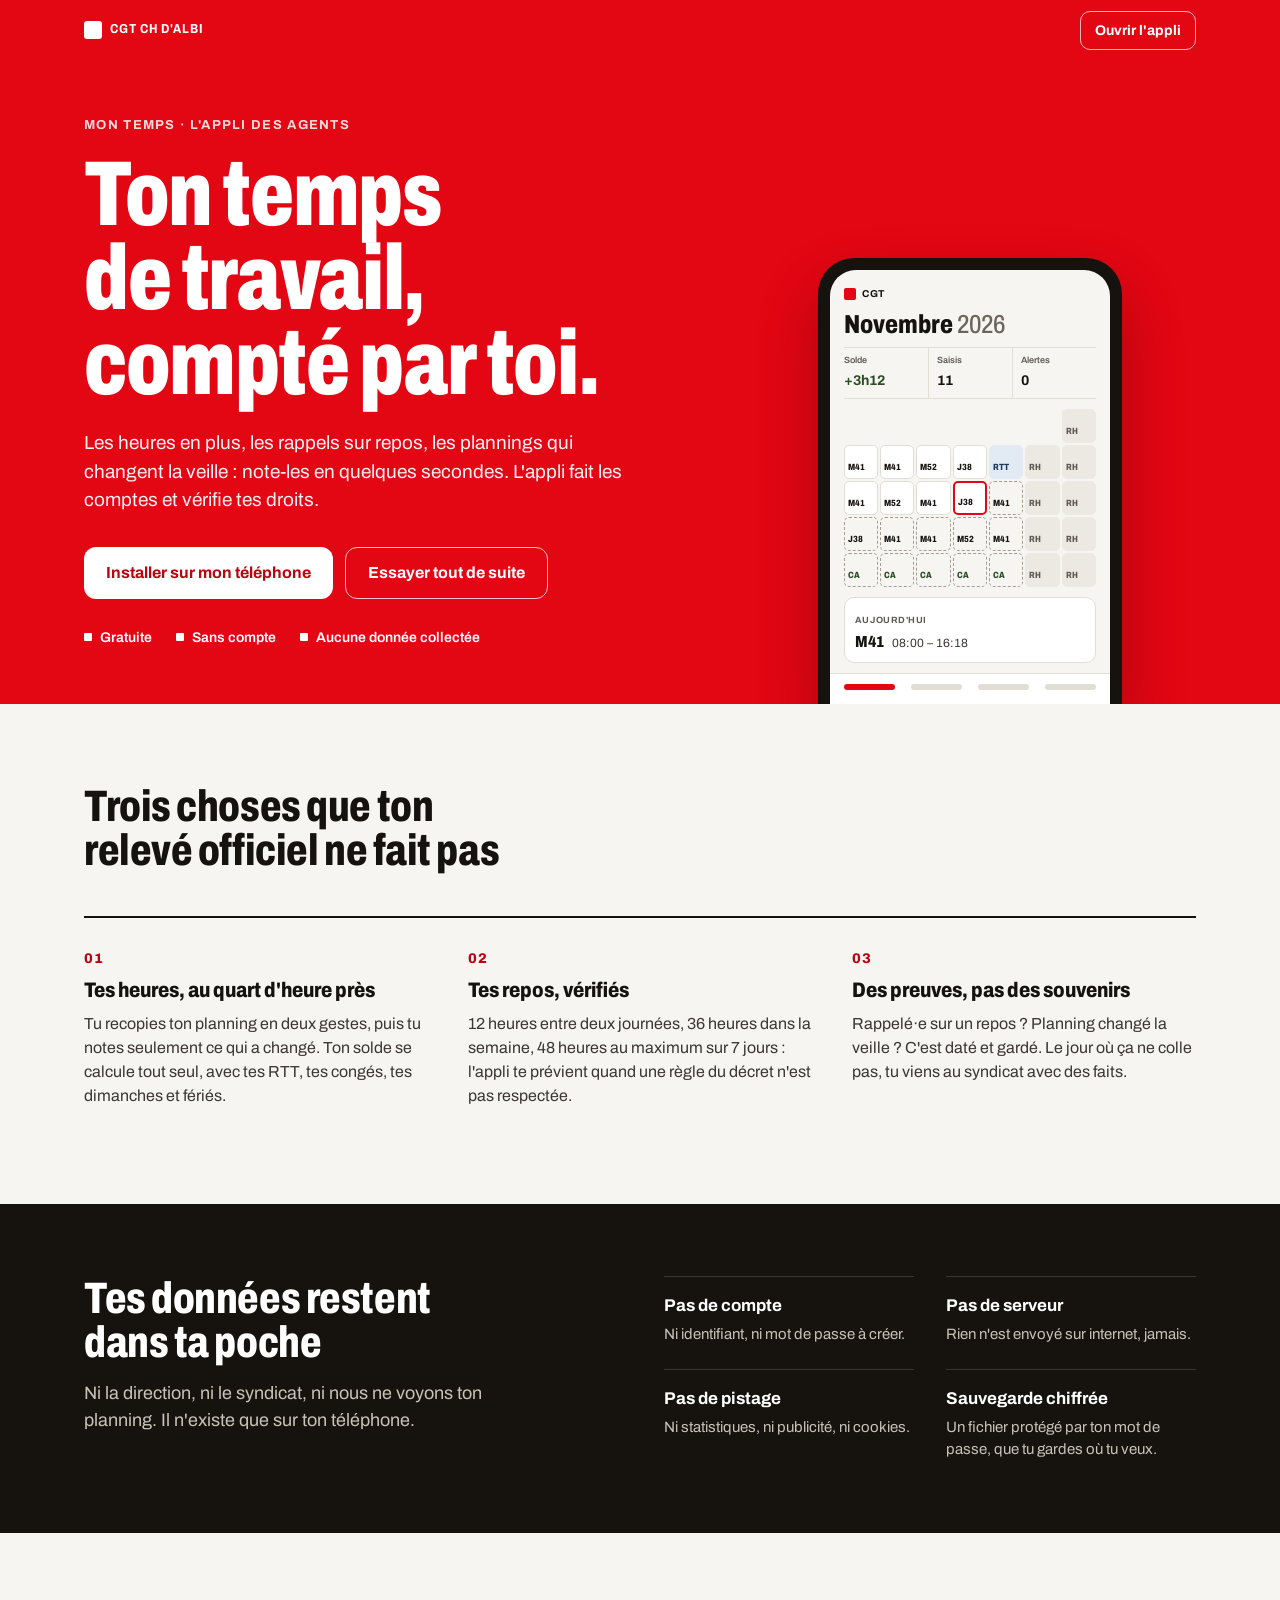
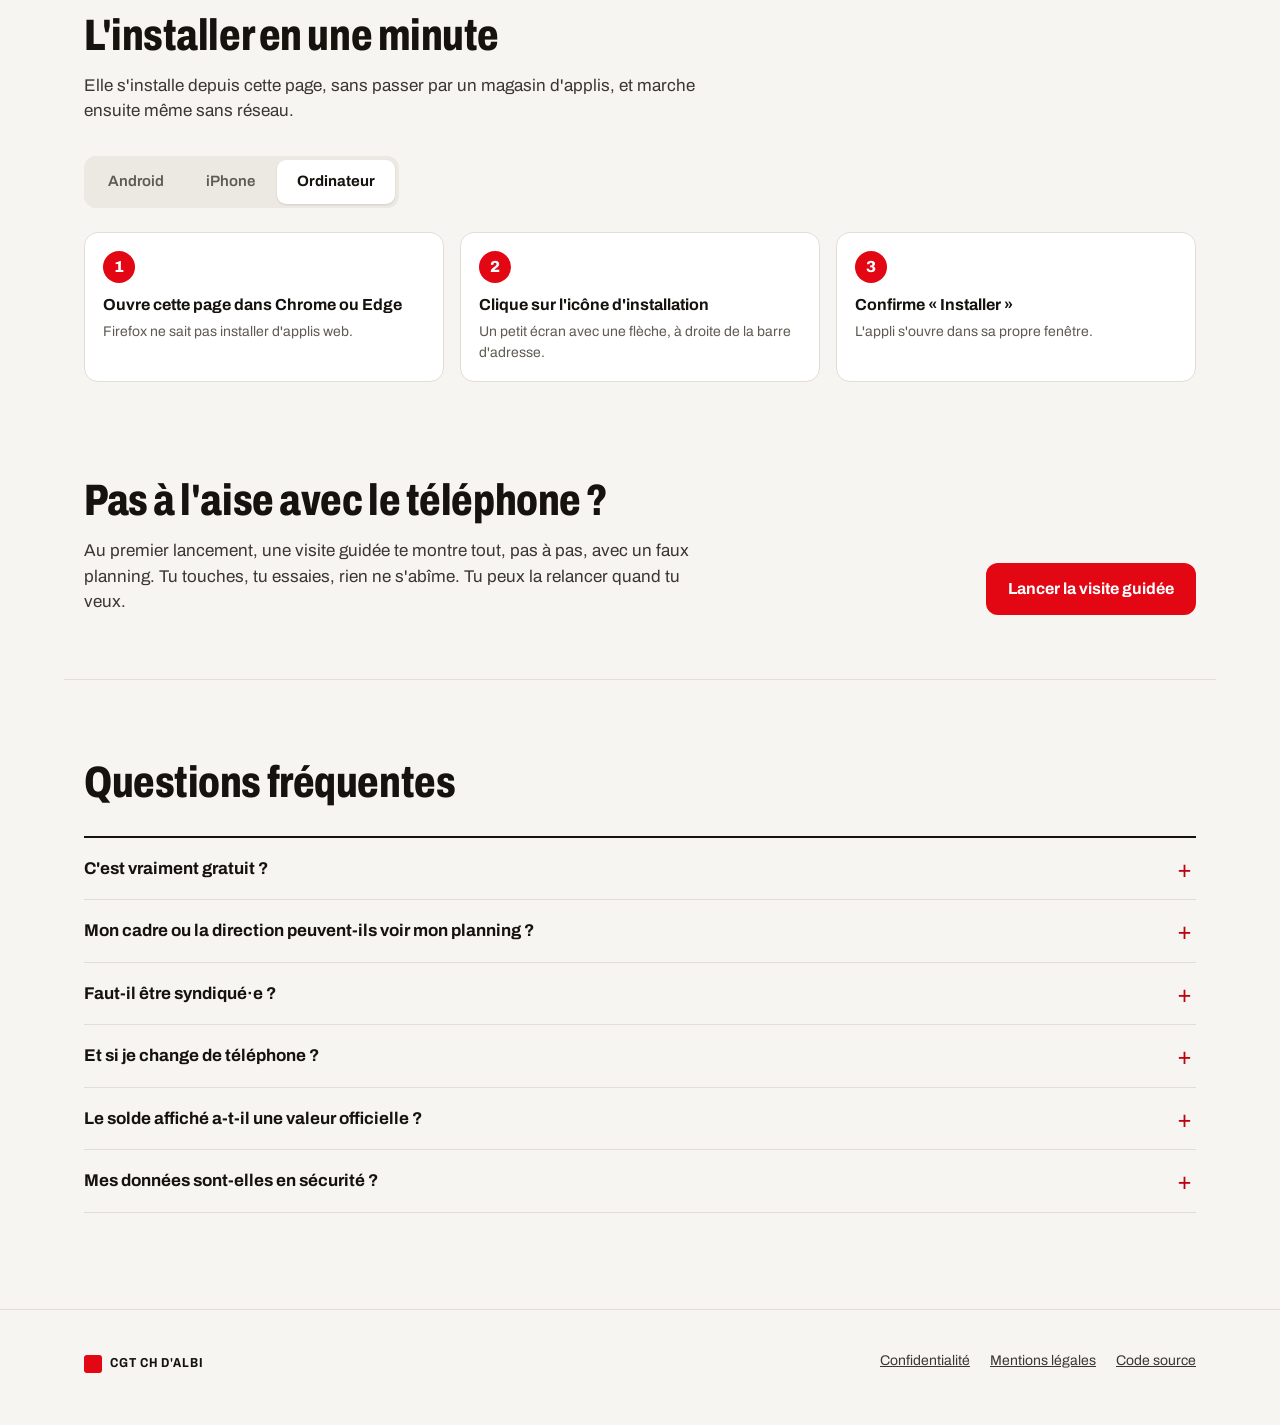
==== index.html @ 379b79ec "Première version de Mon Temps Co-Authored-By: Claude Opus 5.5 <noreply@anthropic.com> Claude-Session" ====
<!doctype html>
<html lang="fr">
<head>
<meta charset="utf-8">
<meta name="viewport" content="width=device-width, initial-scale=1, viewport-fit=cover">
<title>Mon Temps — ton temps de travail, compté par toi</title>
<meta name="description" content="L'appli gratuite de la CGT pour suivre ton temps de travail à l'hôpital : planning, heures en plus, repos, preuves. Sans compte, sans collecte.">
<meta name="theme-color" content="#E30613">
<meta name="referrer" content="no-referrer">
<meta http-equiv="Content-Security-Policy" content="default-src 'self'; script-src 'self'; style-src 'self' 'unsafe-inline'; img-src 'self' data:; font-src 'self'; connect-src 'self'; manifest-src 'self'; worker-src 'self'; base-uri 'self'; form-action 'none'; object-src 'none'">
<link rel="manifest" href="manifest.webmanifest">
<link rel="icon" href="icons/favicon-64.png" type="image/png">
<link rel="apple-touch-icon" href="icons/apple-touch-icon.png">
<link rel="preload" href="fonts/archivo.woff2" as="font" type="font/woff2" crossorigin>
<link rel="stylesheet" href="accueil.css">
</head>
<body>
<header class="barre">
  <div class="enveloppe barre-in">
    <a class="marque" href="./"><i aria-hidden="true"></i><span data-syndicat>CGT CH d'Albi</span></a>
    <a class="btn-clair" href="app/">Ouvrir l'appli</a>
  </div>
</header>

<main>
  <section class="hero">
    <div class="enveloppe hero-in">
      <div class="hero-texte">
        <p class="sur-titre"><span data-nom>Mon Temps</span> · l'appli des agents</p>
        <h1>Ton temps de travail, compté par&nbsp;toi.</h1>
        <p class="chapo">Les heures en plus, les rappels sur repos, les plannings qui changent la veille : note-les en quelques secondes. L'appli fait les comptes et vérifie tes droits.</p>
        <div class="actions">
          <a class="btn-blanc" href="#installer">Installer sur mon téléphone</a>
          <a class="btn-ligne" href="app/">Essayer tout de suite</a>
        </div>
        <ul class="garanties" aria-label="Garanties">
          <li>Gratuite</li><li>Sans compte</li><li>Aucune donnée collectée</li>
        </ul>
      </div>
      <div class="telephone" aria-hidden="true">
        <div class="ecran">
          <div class="t-haut"><span class="t-marque"><i></i>CGT</span></div>
          <div class="t-titre">Novembre <span>2026</span></div>
          <div class="t-stats"><div><small>Solde</small><b class="vert">+3h12</b></div><div><small>Saisis</small><b>11</b></div><div><small>Alertes</small><b>0</b></div></div>
          <div class="t-grille" id="mini-grille"></div>
          <div class="t-carte"><small>Aujourd'hui</small><div><b>M41</b><span>08:00 – 16:18</span></div></div>
          <div class="t-nav"><span class="actif"></span><span></span><span></span><span></span></div>
        </div>
      </div>
    </div>
  </section>

  <section class="bloc enveloppe" aria-labelledby="t-quoi">
    <h2 id="t-quoi" class="titre-section">Trois choses que ton relevé officiel ne fait pas</h2>
    <div class="trois">
      <article>
        <span class="num">01</span>
        <h3>Tes heures, au quart d'heure près</h3>
        <p>Tu recopies ton planning en deux gestes, puis tu notes seulement ce qui a changé. Ton solde se calcule tout seul, avec tes RTT, tes congés, tes dimanches et fériés.</p>
      </article>
      <article>
        <span class="num">02</span>
        <h3>Tes repos, vérifiés</h3>
        <p>12 heures entre deux journées, 36 heures dans la semaine, 48 heures au maximum sur 7 jours : l'appli te prévient quand une règle du décret n'est pas respectée.</p>
      </article>
      <article>
        <span class="num">03</span>
        <h3>Des preuves, pas des souvenirs</h3>
        <p>Rappelé·e sur un repos ? Planning changé la veille ? C'est daté et gardé. Le jour où ça ne colle pas, tu viens au syndicat avec des faits.</p>
      </article>
    </div>
  </section>

  <section class="sombre" aria-labelledby="t-donnees">
    <div class="enveloppe deux">
      <div>
        <h2 id="t-donnees" class="titre-section">Tes données restent dans ta poche</h2>
        <p class="chapo-sombre">Ni la direction, ni le syndicat, ni nous ne voyons ton planning. Il n'existe que sur ton téléphone.</p>
      </div>
      <ul class="points">
        <li><b>Pas de compte</b><span>Ni identifiant, ni mot de passe à créer.</span></li>
        <li><b>Pas de serveur</b><span>Rien n'est envoyé sur internet, jamais.</span></li>
        <li><b>Pas de pistage</b><span>Ni statistiques, ni publicité, ni cookies.</span></li>
        <li><b>Sauvegarde chiffrée</b><span>Un fichier protégé par ton mot de passe, que tu gardes où tu veux.</span></li>
      </ul>
    </div>
  </section>

  <section class="bloc enveloppe" id="installer" aria-labelledby="t-installer">
    <h2 id="t-installer" class="titre-section">L'installer en une minute</h2>
    <p class="intro">Elle s'installe depuis cette page, sans passer par un magasin d'applis, et marche ensuite même sans réseau.</p>
    <div class="onglets" role="tablist" aria-label="Ton appareil">
      <button role="tab" id="o-android" aria-controls="p-android" aria-selected="true">Android</button>
      <button role="tab" id="o-iphone" aria-controls="p-iphone" aria-selected="false">iPhone</button>
      <button role="tab" id="o-pc" aria-controls="p-pc" aria-selected="false">Ordinateur</button>
    </div>
    <div class="panneau" role="tabpanel" id="p-android" aria-labelledby="o-android">
      <button class="btn-rouge" id="installer-direct" hidden>Installer l'appli</button>
      <ol class="etapes">
        <li><b>Ouvre cette page dans Chrome</b><span>Le navigateur habituel de la plupart des téléphones Android.</span></li>
        <li><b>Touche les trois points ⋮ en haut à droite</b><span>Le menu du navigateur s'ouvre.</span></li>
        <li><b>Choisis « Installer l'application »</b><span>Ou « Ajouter à l'écran d'accueil », selon ton téléphone.</span></li>
        <li><b>Confirme</b><span>L'icône rouge apparaît avec tes autres applis.</span></li>
      </ol>
    </div>
    <div class="panneau" role="tabpanel" id="p-iphone" aria-labelledby="o-iphone" hidden>
      <ol class="etapes">
        <li><b>Ouvre cette page dans Safari</b><span>Pas dans Chrome : sur iPhone, seul Safari sait installer.</span></li>
        <li><b>Touche le bouton Partager</b><span>Le carré avec une flèche vers le haut, en bas de l'écran.</span></li>
        <li><b>Fais défiler, choisis « Sur l'écran d'accueil »</b><span>Puis touche « Ajouter » en haut à droite.</span></li>
        <li><b>Ouvre l'appli depuis son icône</b><span>Important sur iPhone : c'est ce qui protège tes données.</span></li>
      </ol>
    </div>
    <div class="panneau" role="tabpanel" id="p-pc" aria-labelledby="o-pc" hidden>
      <ol class="etapes">
        <li><b>Ouvre cette page dans Chrome ou Edge</b><span>Firefox ne sait pas installer d'applis web.</span></li>
        <li><b>Clique sur l'icône d'installation</b><span>Un petit écran avec une flèche, à droite de la barre d'adresse.</span></li>
        <li><b>Confirme « Installer »</b><span>L'appli s'ouvre dans sa propre fenêtre.</span></li>
      </ol>
    </div>
  </section>

  <section class="bloc enveloppe aide" aria-labelledby="t-aide">
    <div>
      <h2 id="t-aide" class="titre-section">Pas à l'aise avec le téléphone ?</h2>
      <p class="intro">Au premier lancement, une visite guidée te montre tout, pas à pas, avec un faux planning. Tu touches, tu essaies, rien ne s'abîme. Tu peux la relancer quand tu veux.</p>
    </div>
    <a class="btn-rouge" href="app/">Lancer la visite guidée</a>
  </section>

  <section class="bloc enveloppe" aria-labelledby="t-faq">
    <h2 id="t-faq" class="titre-section">Questions fréquentes</h2>
    <div class="faq">
      <details><summary>C'est vraiment gratuit ?</summary><p>Oui, et sans publicité. L'appli est réalisée bénévolement pour les agents.</p></details>
      <details><summary>Mon cadre ou la direction peuvent-ils voir mon planning ?</summary><p>Non. Tes saisies restent dans ton téléphone. Personne d'autre n'y a accès, pas même le syndicat.</p></details>
      <details><summary>Faut-il être syndiqué·e ?</summary><p>Non. L'appli est ouverte à tous les agents.</p></details>
      <details><summary>Et si je change de téléphone ?</summary><p>Fais une sauvegarde depuis l'appli (Réglages › Sauvegarde) : tu obtiens un fichier protégé par ton mot de passe. Sur le nouveau téléphone, tu le restaures en deux gestes.</p></details>
      <details><summary>Le solde affiché a-t-il une valeur officielle ?</summary><p>Non : c'est ton propre décompte, établi à partir de tes saisies. Il sert à vérifier ton relevé officiel et à repérer les écarts. En cas de doute, viens en parler.</p></details>
      <details><summary>Mes données sont-elles en sécurité ?</summary><p>Elles ne quittent jamais ton appareil. Les sauvegardes sont chiffrées : sans ton mot de passe, le fichier est illisible.</p></details>
    </div>
  </section>
</main>

<footer class="pied">
  <div class="enveloppe pied-in">
    <div><p class="marque"><i aria-hidden="true"></i><span data-syndicat>CGT CH d'Albi</span></p><p id="contact-pied"></p></div>
    <div class="liens"><a href="app/#/confidentialite">Confidentialité</a><a href="mentions-legales.html">Mentions légales</a><a id="lien-source" href="https://github.com/">Code source</a></div>
  </div>
</footer>
<script type="module" src="accueil.js"></script>
</body>
</html>
---- accueil.css ----
@font-face{font-family:"Archivo";src:url("fonts/archivo.woff2") format("woff2");font-weight:100 900;font-stretch:62% 125%;font-display:swap;unicode-range:U+0000-00FF,U+0131,U+0152-0153,U+02BB-02BC,U+02C6,U+02DA,U+02DC,U+2000-206F,U+20AC,U+2122,U+2212}
@font-face{font-family:"Archivo";src:url("fonts/archivo-ext.woff2") format("woff2");font-weight:100 900;font-stretch:62% 125%;font-display:swap;unicode-range:U+0100-02BA,U+1E00-1E9F,U+2020,U+20A0-20AB}
:root{--rouge:#E30613;--rouge-fonce:#B8050F;--encre:#16130F;--encre2:#3B3631;--sourdine:#5F5A53;--fond:#F7F5F2;--filet:#E2DDD5}
*{box-sizing:border-box}
html{scroll-behavior:smooth}
body{margin:0;font-family:"Archivo","Helvetica Neue",Arial,sans-serif;color:var(--encre);background:var(--fond);-webkit-font-smoothing:antialiased;line-height:1.5}
a{color:var(--rouge-fonce)}
:focus-visible{outline:3px solid var(--encre);outline-offset:3px}
.enveloppe{max-width:72rem;margin:0 auto;padding:0 1.25rem}
.marque{display:flex;align-items:center;gap:.5rem;font-size:.8125rem;font-weight:700;letter-spacing:.08em;text-transform:uppercase;font-stretch:85%;text-decoration:none;color:inherit;margin:0}
.marque i{width:1.125rem;height:1.125rem;background:currentColor;border-radius:3px;display:block}

.barre{background:var(--rouge);color:#fff;position:sticky;top:0;z-index:10}
.barre-in{display:flex;justify-content:space-between;align-items:center;height:3.75rem}
.barre .marque i{background:#fff}
.btn-clair{color:#fff;text-decoration:none;font-weight:700;font-size:.875rem;border:1.5px solid rgba(255,255,255,.7);border-radius:10px;padding:.5rem .875rem}
.btn-clair:hover{background:rgba(255,255,255,.12)}

.hero{background:var(--rouge);color:#fff;overflow:hidden}
.hero-in{display:grid;grid-template-columns:minmax(0,1.15fr) minmax(0,.85fr);gap:3rem;align-items:center;padding-top:3.5rem;padding-bottom:0}
.sur-titre{font-size:.8125rem;font-weight:700;letter-spacing:.1em;text-transform:uppercase;opacity:.85;margin:0 0 1rem}
.hero h1{font-size:clamp(2.75rem,7.5vw,5.75rem);line-height:.92;font-weight:850;font-stretch:72%;letter-spacing:-.015em;margin:0;text-wrap:balance}
.chapo{font-size:1.1875rem;line-height:1.5;max-width:34rem;margin:1.5rem 0 0;color:#fff;opacity:.95;text-wrap:pretty}
.actions{display:flex;flex-wrap:wrap;gap:.75rem;margin-top:2rem}
.btn-blanc,.btn-ligne,.btn-rouge{display:inline-flex;align-items:center;justify-content:center;min-height:3.25rem;padding:0 1.375rem;border-radius:12px;font-weight:700;font-size:1rem;text-decoration:none;cursor:pointer;font-family:inherit;border:0}
.btn-blanc{background:#fff;color:var(--rouge-fonce)}
.btn-blanc:hover{background:#FCEEEE}
.btn-ligne{color:#fff;border:1.5px solid rgba(255,255,255,.75)}
.btn-ligne:hover{background:rgba(255,255,255,.12)}
.btn-rouge{background:var(--rouge);color:#fff}
.btn-rouge:hover{background:var(--rouge-fonce)}
.garanties{list-style:none;padding:0;margin:1.75rem 0 3.5rem;display:flex;flex-wrap:wrap;gap:.5rem 1.5rem;font-size:.875rem;font-weight:600}
.garanties li{display:flex;align-items:center;gap:.5rem}
.garanties li::before{content:"";width:.5rem;height:.5rem;background:#fff;border-radius:1px}

.telephone{align-self:end;justify-self:center;width:min(19rem,100%);background:#16130F;border-radius:2.25rem 2.25rem 0 0;padding:.75rem .75rem 0;box-shadow:0 30px 60px rgba(0,0,0,.25)}
.ecran{background:var(--fond);border-radius:1.625rem 1.625rem 0 0;padding:1rem .875rem 0;color:var(--encre);display:flex;flex-direction:column;gap:.625rem;font-variant-numeric:tabular-nums}
.t-marque{display:flex;align-items:center;gap:.375rem;font-size:.625rem;font-weight:700;letter-spacing:.08em}
.t-marque i{width:.75rem;height:.75rem;background:var(--rouge);border-radius:2px}
.t-titre{font-size:1.625rem;font-weight:800;font-stretch:78%;line-height:1}
.t-titre span{color:#6B655D;font-weight:500}
.t-stats{display:grid;grid-template-columns:repeat(3,1fr);border-top:1px solid var(--filet);border-bottom:1px solid var(--filet)}
.t-stats div{padding:.375rem 0}.t-stats div+div{padding-left:.5rem;border-left:1px solid var(--filet)}
.t-stats small{display:block;font-size:.5625rem;color:var(--sourdine);font-weight:600}
.t-stats b{font-size:.875rem}.vert{color:#2A4D24}
.t-grille{display:grid;grid-template-columns:repeat(7,1fr);gap:2px}
.t-grille span{height:2.125rem;border-radius:5px;background:#fff;border:1px solid var(--filet);font-size:.5625rem;font-weight:800;font-stretch:82%;display:flex;align-items:flex-end;padding:3px;color:var(--encre)}
.t-grille .rh{background:#ECE8E2;border-color:#ECE8E2;color:var(--sourdine)}
.t-grille .ca{background:#E3EDDF;border-color:#E3EDDF;color:#2A4D24}
.t-grille .rtt{background:#E2EAF4;border-color:#E2EAF4;color:#1E3A5F}
.t-grille .prevu{background:transparent;border-style:dashed;border-color:#A49C91}
.t-grille .auj{border:2px solid var(--rouge)}
.t-grille .hors{visibility:hidden}
.t-carte{background:#fff;border:1px solid var(--filet);border-radius:.625rem;padding:.5rem .625rem}
.t-carte small{font-size:.5625rem;color:var(--sourdine);font-weight:700;text-transform:uppercase;letter-spacing:.06em}
.t-carte div{display:flex;gap:.5rem;align-items:baseline}.t-carte b{font-size:1rem;font-weight:800;font-stretch:80%}.t-carte span{font-size:.75rem;color:var(--encre2)}
.t-nav{display:grid;grid-template-columns:repeat(4,1fr);border-top:1px solid var(--filet);margin:0 -.875rem;padding:.625rem .875rem .875rem;background:#fff;gap:1rem}
.t-nav span{height:.375rem;border-radius:3px;background:var(--filet)}.t-nav .actif{background:var(--rouge)}

.bloc{padding-top:5rem;padding-bottom:1rem}
.titre-section{font-size:clamp(1.75rem,4vw,2.75rem);line-height:1;font-weight:800;font-stretch:76%;letter-spacing:-.01em;margin:0;max-width:38rem;text-wrap:balance}
.intro{font-size:1.0625rem;color:var(--encre2);max-width:40rem;margin:1rem 0 0}
.trois{display:grid;grid-template-columns:repeat(auto-fit,minmax(min(16rem,100%),1fr));gap:2.5rem;margin-top:2.75rem;border-top:2px solid var(--encre);padding-top:1.75rem}
.trois h3{font-size:1.3125rem;font-weight:800;font-stretch:85%;margin:.5rem 0 .625rem;line-height:1.15}
.trois p{margin:0;color:var(--encre2);text-wrap:pretty}
.num{font-size:.875rem;font-weight:800;color:var(--rouge-fonce);letter-spacing:.05em}

.sombre{background:var(--encre);color:#fff;margin-top:5rem;padding:4.5rem 0}
.deux{display:grid;grid-template-columns:repeat(auto-fit,minmax(min(20rem,100%),1fr));gap:3rem;align-items:start}
.chapo-sombre{font-size:1.125rem;color:#C9C2B8;margin:1rem 0 0;max-width:28rem}
.points{list-style:none;margin:0;padding:0;display:grid;grid-template-columns:repeat(auto-fit,minmax(min(14rem,100%),1fr));gap:1.5rem 2rem}
.points li{border-top:1px solid #3B3631;padding-top:1rem}
.points b{display:block;font-size:1.0625rem}
.points span{display:block;color:#C9C2B8;font-size:.9375rem;margin-top:.25rem}

.onglets{display:inline-flex;background:#ECE8E2;border-radius:12px;padding:4px;margin-top:2rem;gap:2px}
.onglets button{border:0;background:transparent;font:inherit;font-weight:600;font-size:.9375rem;color:var(--sourdine);min-height:2.75rem;padding:0 1.25rem;border-radius:9px;cursor:pointer}
.onglets button[aria-selected="true"]{background:#fff;color:var(--encre);font-weight:700;box-shadow:0 1px 2px rgba(22,19,15,.12)}
.panneau{margin-top:1.5rem}
.panneau .btn-rouge{margin-bottom:1.5rem}
.etapes{list-style:none;counter-reset:e;margin:0;padding:0;display:grid;grid-template-columns:repeat(auto-fit,minmax(min(14rem,100%),1fr));gap:1rem}
.etapes li{counter-increment:e;background:#fff;border:1px solid var(--filet);border-radius:14px;padding:1.125rem}
.etapes li::before{content:counter(e);display:flex;align-items:center;justify-content:center;width:2rem;height:2rem;border-radius:50%;background:var(--rouge);color:#fff;font-weight:800;margin-bottom:.75rem}
.etapes b{display:block;font-size:1rem;line-height:1.3}
.etapes span{display:block;font-size:.875rem;color:var(--sourdine);margin-top:.375rem}

.aide{display:flex;flex-wrap:wrap;align-items:flex-end;justify-content:space-between;gap:1.5rem;border-bottom:1px solid var(--filet);padding-bottom:4rem}

.faq{margin-top:2rem;border-top:2px solid var(--encre)}
.faq details{border-bottom:1px solid var(--filet)}
.faq summary{cursor:pointer;font-weight:700;font-size:1.0625rem;padding:1.125rem 2rem 1.125rem 0;list-style:none;position:relative}
.faq summary::-webkit-details-marker{display:none}
.faq summary::after{content:"+";position:absolute;right:.25rem;top:50%;transform:translateY(-50%);font-size:1.5rem;font-weight:400;color:var(--rouge-fonce)}
.faq details[open] summary::after{content:"−"}
.faq p{margin:0 0 1.25rem;color:var(--encre2);max-width:44rem}

.pied{margin-top:5rem;border-top:1px solid var(--filet);padding:2.5rem 0 3rem;font-size:.875rem;color:var(--sourdine)}
.pied-in{display:flex;flex-wrap:wrap;justify-content:space-between;gap:1.5rem}
.pied .marque{color:var(--encre)}.pied .marque i{background:var(--rouge)}
.pied p{margin:.25rem 0}
.liens{display:flex;flex-wrap:wrap;gap:1.25rem}
.liens a{color:var(--encre2)}

@media (max-width:820px){
  .hero-in{grid-template-columns:1fr;gap:2rem;padding-top:2.5rem}
  .garanties{margin-bottom:.5rem}
  .telephone{width:min(17rem,82%)}
}
@media (prefers-reduced-motion:reduce){html{scroll-behavior:auto}}
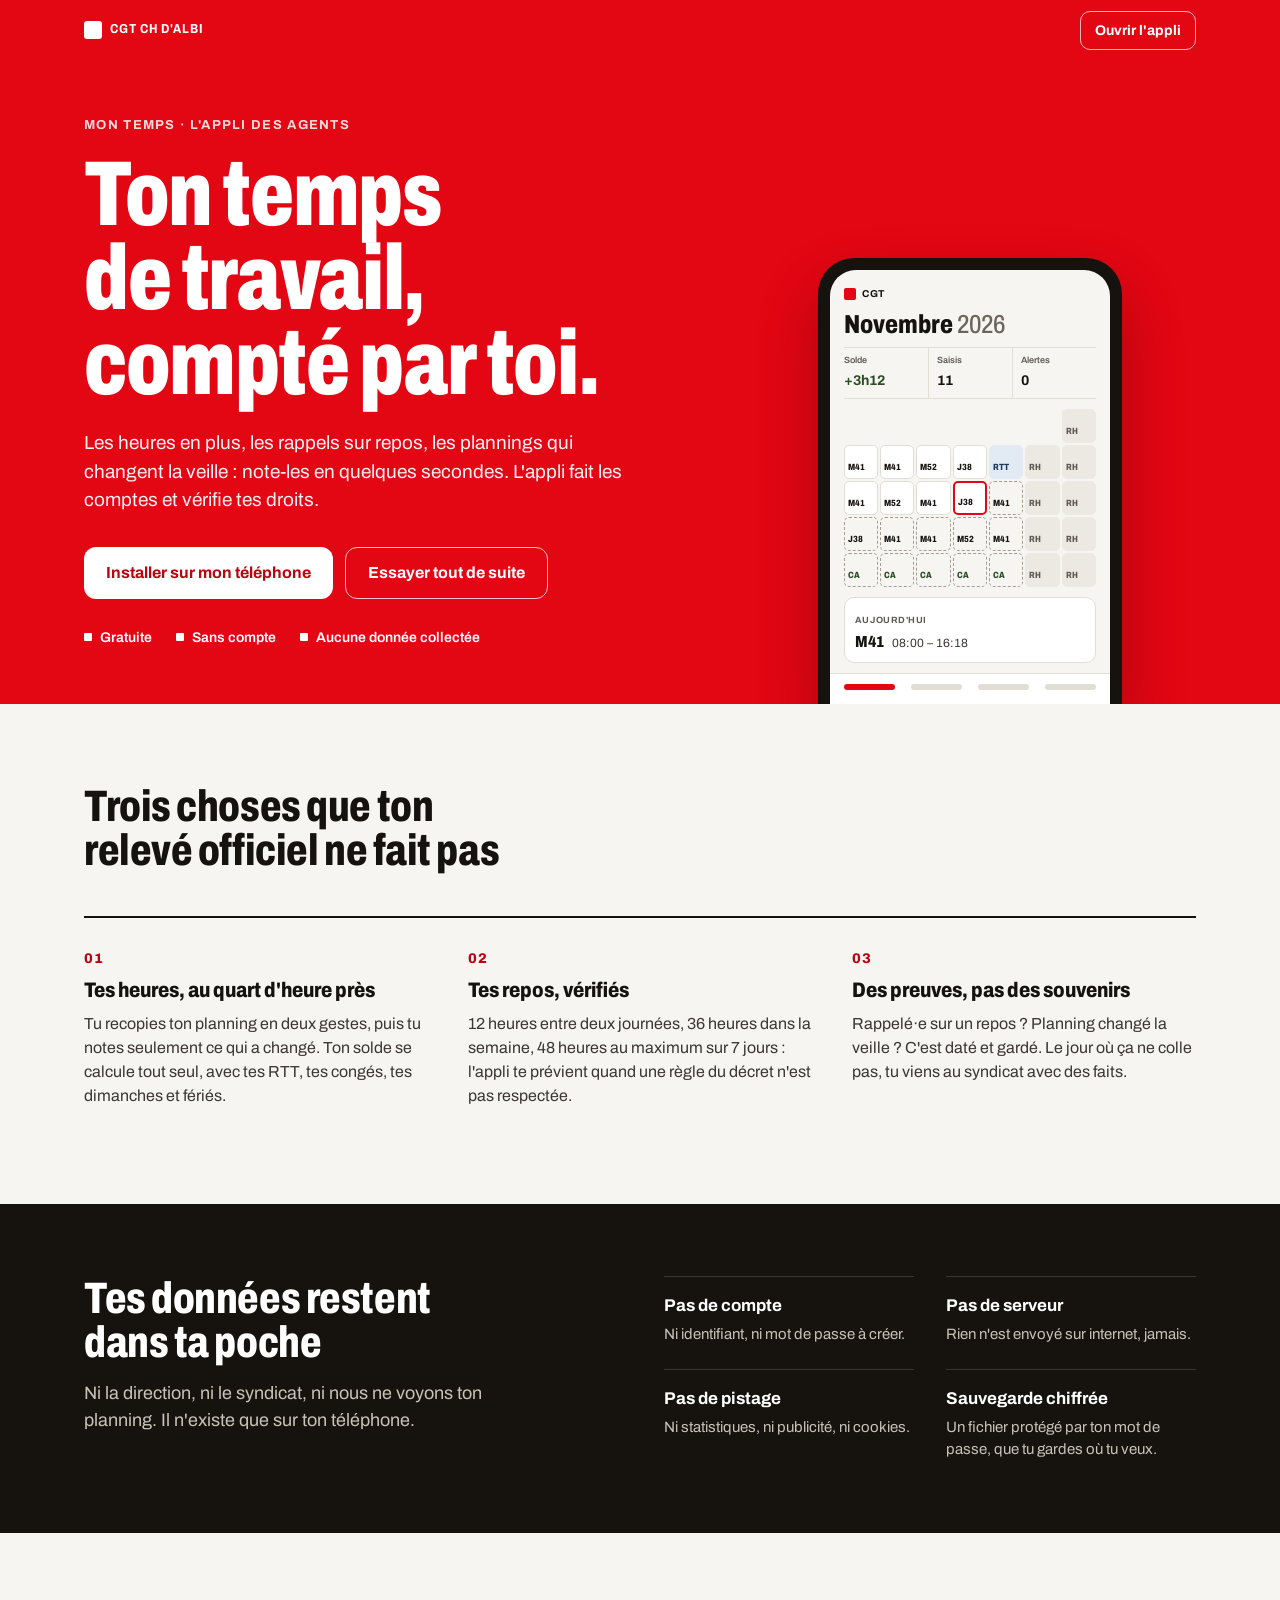
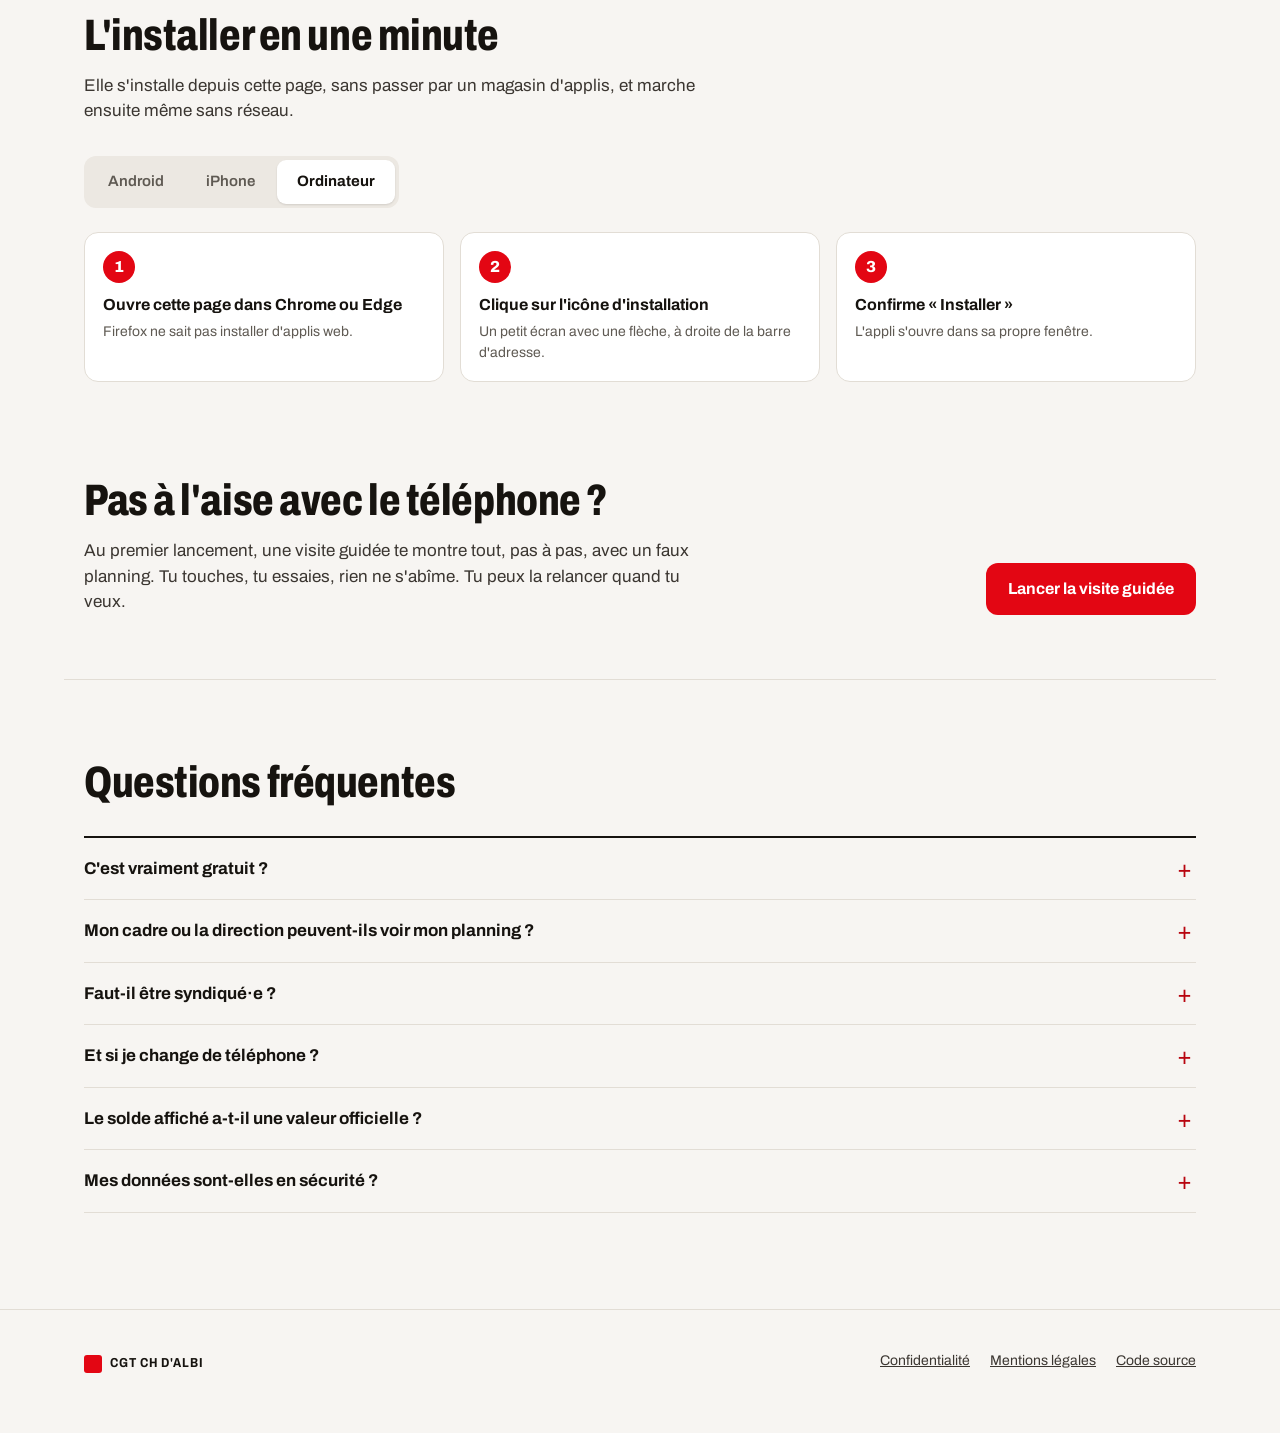
==== commit 74e4e8c7: "Réglages modifiables sans code (Pages CMS), logo et icône, actualités et réseaux, transfert par QR c" ====
--- a/index.html
+++ b/index.html
@@ -17,7 +17,7 @@
 <body>
 <header class="barre">
   <div class="enveloppe barre-in">
-    <a class="marque" href="./"><i aria-hidden="true"></i><span data-syndicat>CGT CH d'Albi</span></a>
+    <a class="marque" href="./"><i aria-hidden="true" data-logo></i><span data-syndicat>CGT CH d'Albi</span></a>
     <a class="btn-clair" href="app/">Ouvrir l'appli</a>
   </div>
 </header>
@@ -128,6 +128,11 @@
     <a class="btn-rouge" href="app/">Lancer la visite guidée</a>
   </section>
 
+  <section class="bloc enveloppe" id="actus-accueil" aria-labelledby="t-actus" hidden>
+    <h2 id="t-actus" class="titre-section">Les dernières infos</h2>
+    <div class="actus-accueil" id="liste-actus"></div>
+  </section>
+
   <section class="bloc enveloppe" aria-labelledby="t-faq">
     <h2 id="t-faq" class="titre-section">Questions fréquentes</h2>
     <div class="faq">
@@ -143,7 +148,7 @@
 
 <footer class="pied">
   <div class="enveloppe pied-in">
-    <div><p class="marque"><i aria-hidden="true"></i><span data-syndicat>CGT CH d'Albi</span></p><p id="contact-pied"></p></div>
+    <div><p class="marque"><i aria-hidden="true"></i><span data-syndicat>CGT CH d'Albi</span></p><p id="contact-pied"></p><div class="reseaux-pied" id="reseaux-pied"></div></div>
     <div class="liens"><a href="app/#/confidentialite">Confidentialité</a><a href="mentions-legales.html">Mentions légales</a><a id="lien-source" href="https://github.com/">Code source</a></div>
   </div>
 </footer>
--- a/accueil.css
+++ b/accueil.css
@@ -107,3 +107,15 @@
   .telephone{width:min(17rem,82%)}
 }
 @media (prefers-reduced-motion:reduce){html{scroll-behavior:auto}}
+
+.marque img.logo{height:2rem;width:auto;max-width:7rem;object-fit:contain;display:block}
+.barre .marque img.logo{background:#fff;border-radius:4px;padding:2px}
+.actus-accueil{display:grid;grid-template-columns:repeat(auto-fit,minmax(min(17rem,100%),1fr));gap:1rem;margin-top:2rem}
+.actu-accueil{display:flex;flex-direction:column;gap:.375rem;background:#fff;border:1px solid var(--filet);border-radius:14px;padding:1rem;text-decoration:none;color:var(--encre)}
+.actu-accueil img{width:100%;aspect-ratio:16/9;object-fit:cover;border-radius:8px;margin-bottom:.375rem}
+.actu-accueil .date{font-size:.75rem;font-weight:700;color:var(--rouge-fonce);text-transform:uppercase;letter-spacing:.06em}
+.actu-accueil b{font-size:1.125rem;line-height:1.25}
+.actu-accueil span:last-child{color:var(--encre2);font-size:.9375rem}
+.reseaux-pied{display:flex;gap:.5rem;margin-top:.75rem}
+.reseaux-pied a{width:2.75rem;height:2.75rem;border-radius:50%;border:1px solid var(--filet);display:flex;align-items:center;justify-content:center;color:var(--encre)}
+.reseaux-pied a:hover{background:var(--encre);color:#fff}
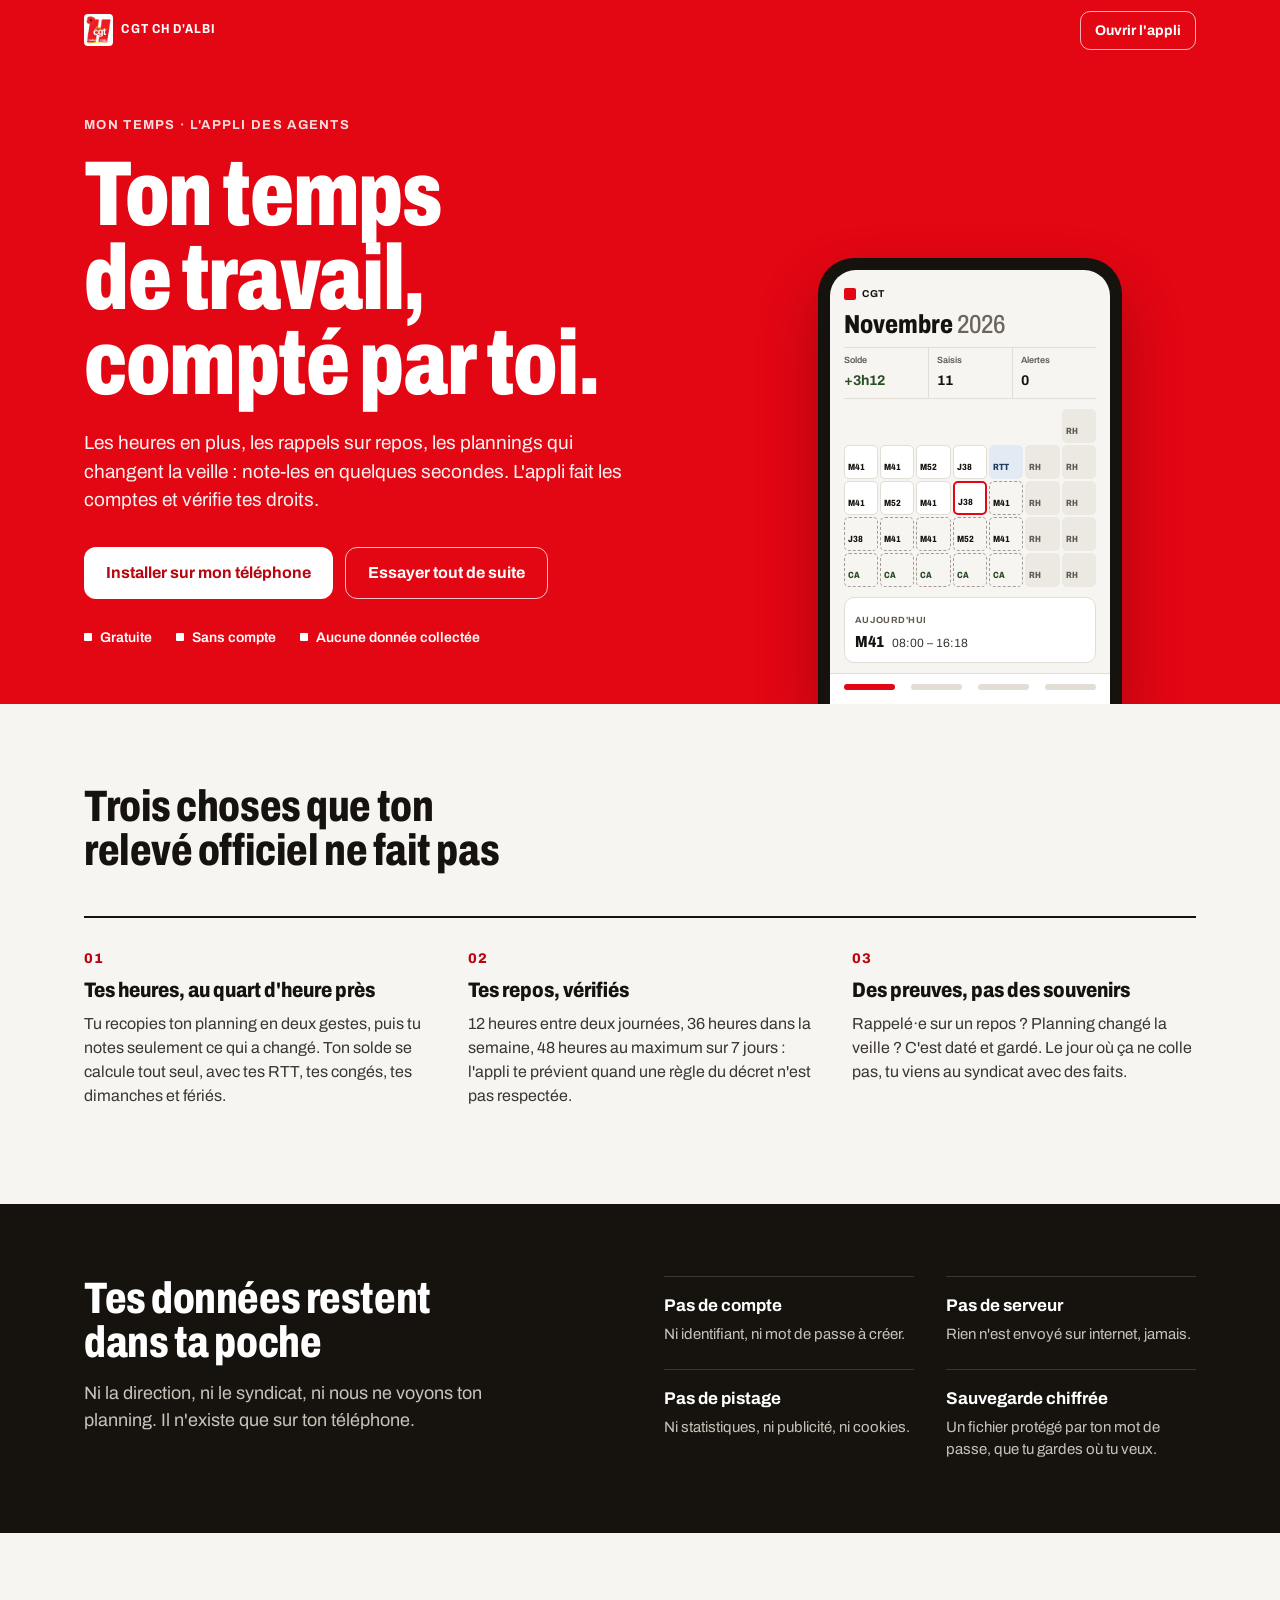
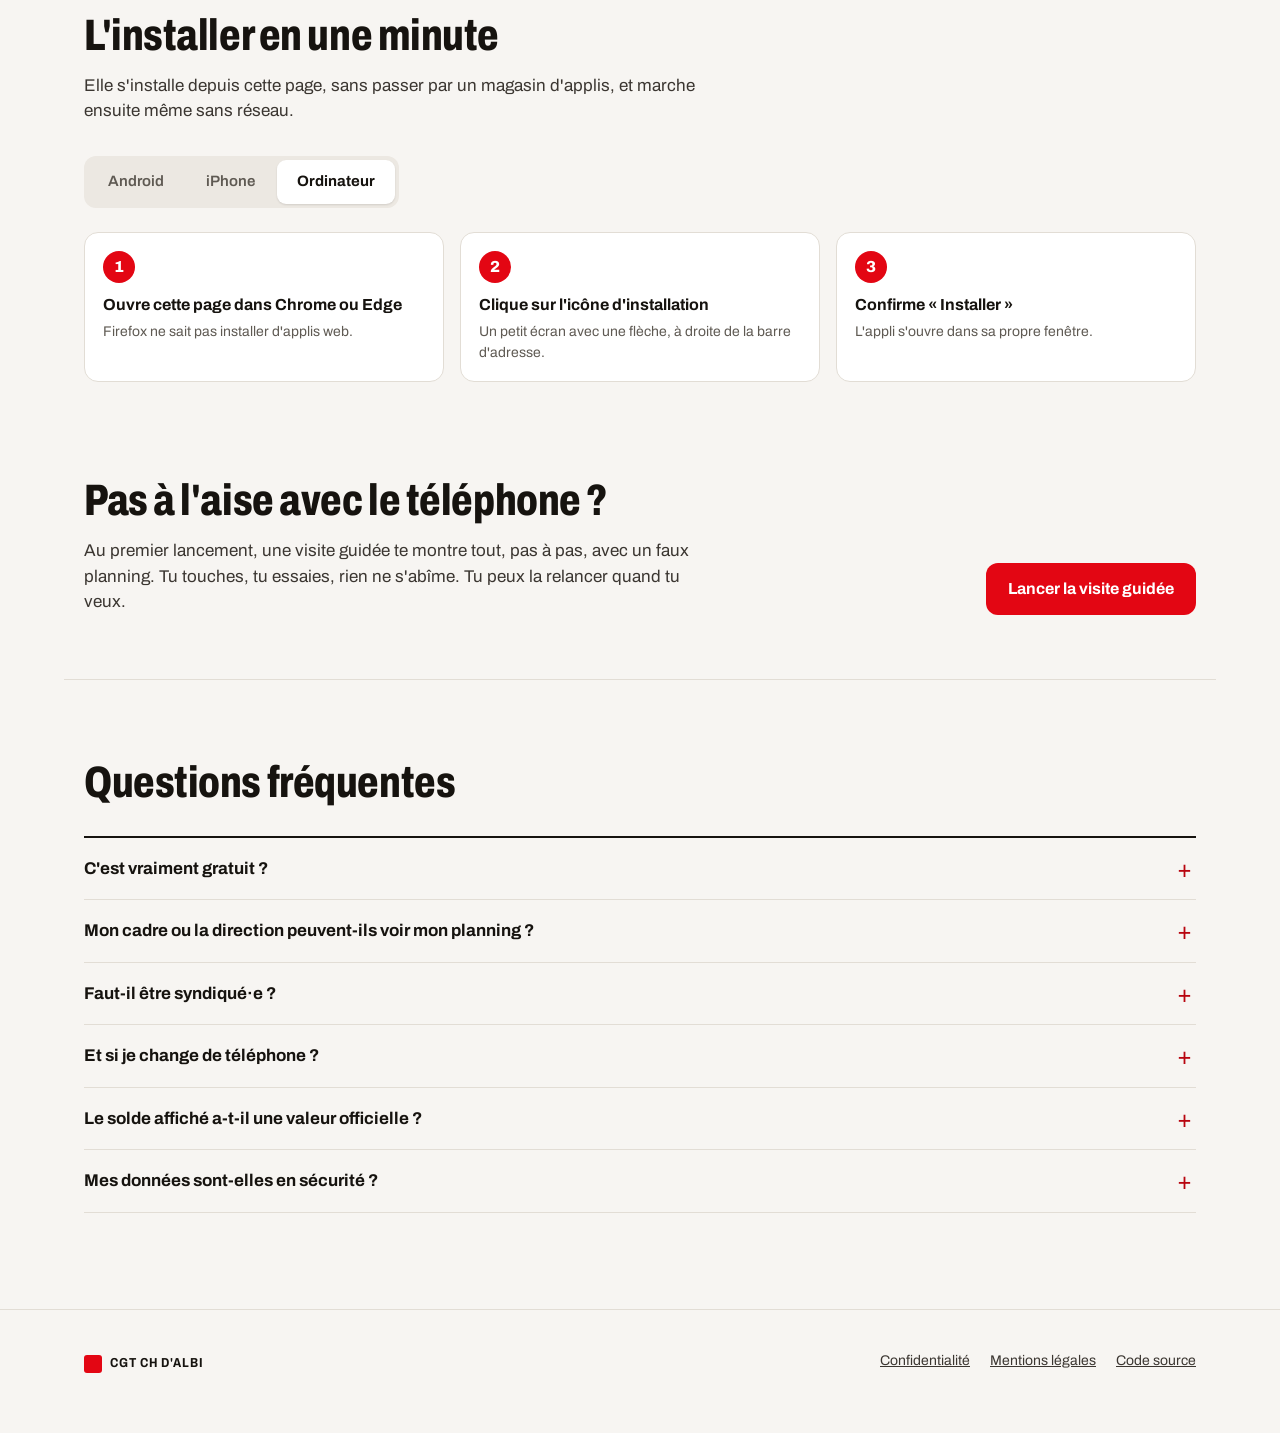
==== commit ef03941c: "Tous les textes modifiables depuis Pages CMS, modèles de courriers éditables Co-Authored-By: Claude " ====
--- a/index.html
+++ b/index.html
@@ -153,5 +153,6 @@
   </div>
 </footer>
 <script type="module" src="accueil.js"></script>
+<script src="textes.js" defer></script>
 </body>
 </html>
